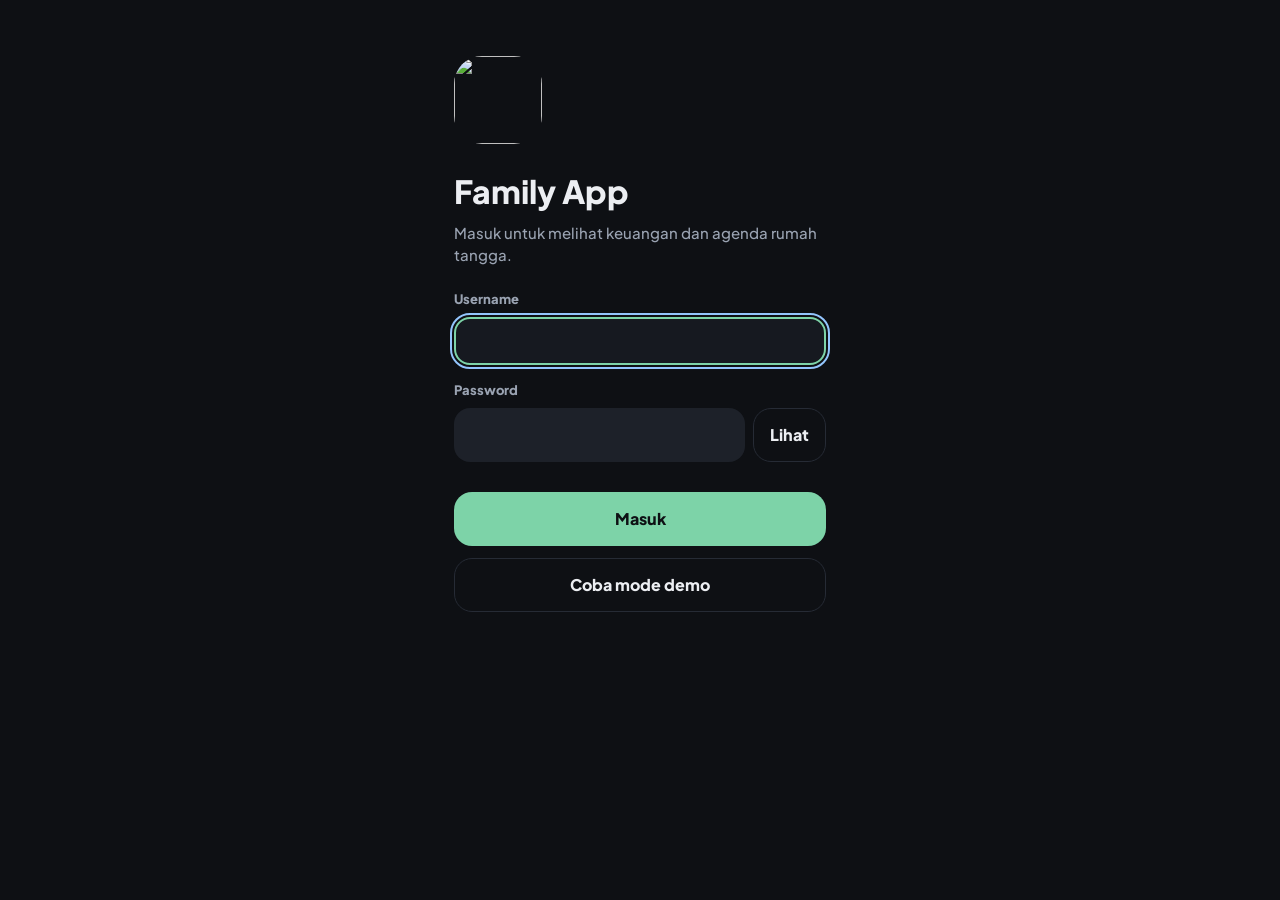
==== public/index.html @ ab484f17 "Siklus (kalender haid) + Agenda Kalender + to-do tanpa waktu - Siklus: catatan haid Febie lewat Edge" ====
<!doctype html>
<html lang="id">
<head>
  <meta charset="utf-8">
  <meta name="viewport" content="width=device-width, initial-scale=1, viewport-fit=cover">
  <meta name="theme-color" content="#0E1014">
  <meta name="color-scheme" content="dark light">
  <meta name="apple-mobile-web-app-capable" content="yes">
  <meta name="mobile-web-app-capable" content="yes">
  <meta name="apple-mobile-web-app-status-bar-style" content="black-translucent">
  <meta name="apple-mobile-web-app-title" content="Family App">
  <title>Beranda</title>
  <link rel="manifest" href="manifest.webmanifest">
  <link rel="icon" href="icons/icon.svg" type="image/svg+xml">
  <link rel="icon" href="icons/icon-32.png" sizes="32x32" type="image/png">
  <link rel="apple-touch-icon" href="icons/apple-touch-icon.png">
  <link rel="preload" href="fonts/jakarta.woff2" as="font" type="font/woff2" crossorigin>
  <link rel="stylesheet" href="shared/tokens.css">
  <link rel="stylesheet" href="shared/styles.css">
  <link rel="stylesheet" href="beranda/beranda.css">
  <script>window.KANTONG_PAGE = 'beranda'; window.KANTONG_ROOT = '';</script>
</head>
<body class="br-page">
  <div id="app"></div>
  <div id="toast" class="toast" role="status" aria-live="polite"></div>
  <script src="shared/core.js"></script>
  <script src="shared/base.js"></script>
  <script src="shared/ui.js"></script>
  <script src="kantong/transaksi.js"></script>
  <script src="kantong/laporan.js"></script>
  <script src="kantong/catat.js"></script>
  <script src="kantong/atur.js"></script>
  <script src="agenda/todo.js"></script>
  <script src="agenda/agenda.js"></script>
  <script src="agenda/siklus.js"></script>
  <script src="shared/shell.js"></script>
  <script src="beranda/beranda.js"></script>
  <script src="daily-mood/data.js"></script>
  <script src="beranda/pengaturan.js"></script>
  <script src="shared/connect.js"></script>
  <script src="shared/demo.js"></script>
  <script src="shared/start.js"></script>
</body>
</html>
---- public/shared/tokens.css ----
/* Design token bersama: Beranda, Kantong, Komitmen (Daily Mood memakai nilai yang sama di styles-nya sendiri).
   Sumber: claude/beranda-brief. Gelap = default. Terang = opsional lewat data-theme="light" (Kantong & Komitmen). */
@font-face {
  font-family: 'Plus Jakarta Sans';
  src: url('../fonts/jakarta.woff2') format('woff2');
  font-weight: 200 800;
  font-display: swap;
}

:root {
  /* ---- brief ---- */
  --br-bg: #0E1014;
  --br-surface: #161920;
  --br-border: #262B35;
  --br-inset: #0E1014;
  --br-divider: #20242D;
  --br-text: #ECEEF2;
  --br-muted: #9AA3B2;
  --br-kantong: #7DD3A8;
  --br-kantong-bg: #1B2A23;
  --br-agenda: #93C5FD;
  --br-agenda-bg: #1A2433;
  --br-agenda-line: #3B4A63;
  --br-komit: #FCD34D;
  --br-komit-card: #1C1A13;
  --br-komit-line: #3D3520;
  --br-komit-text: #D6CFB8;
  --br-catat: #C4B5FD;
  --br-catat-bg: #252137;
  --br-bad: #F87171;
  --br-on-accent: #0E1014;     /* teks di atas tombol aksen */
  --br-komit-bg: #2A2614;
  --br-bad-bg: #2A1717;
  --br-bad-line: #5A2A2A;
  --br-bad-text: #FCA5A5;
  --br-chk-line: #4A5160;
  --br-placeholder: #7A8394;
  --br-nav-text: #8A93A3;
  --br-skel-1: #1A1E26;
  --br-skel-2: #222732;
  --br-r: 22px;
  --br-r-in: 14px;

  /* ---- nama lama yang dipakai styles.css / komitmen.css, dipetakan ke token brief ---- */
  --bg: var(--br-bg);
  --surface: var(--br-surface);
  --surface-2: #1D2129;
  --surface-3: #2C323E;
  --line: var(--br-border);
  --text: var(--br-text);
  --text-2: var(--br-muted);
  --text-3: #7A8394;
  --ink: #0E1014;               /* teks di atas warna pastel/aksen, selalu gelap */
  --accent: var(--br-kantong);
  --accent-ink: #0E1014;
  --in: var(--br-kantong);
  --over: var(--br-bad);
  --tf: var(--br-agenda);
  --b-riki: #9DBFF5;
  --b-istri: #F5A9C4;
  --b-rt: var(--br-komit);
  --hero: #1B2A23;
  --hero-2: #2A2614;
  --tabbar: rgba(14, 16, 20, .92);
  --scrim: rgba(0, 0, 0, .6);
  --shadow: none;
  --todo-ok: var(--br-agenda);
  --todo-bad: var(--br-bad);
  color-scheme: dark;
}

/* tema terang: dipilih di Beranda > Setelan, berlaku di semua halaman */
:root[data-theme="light"] {
  --bg: var(--br-bg); --surface: var(--br-surface); --surface-2: #EEF0F3; --surface-3: #DDE1E7; --line: var(--br-border);
  --text: var(--br-text); --text-2: var(--br-muted); --text-3: #7A8394;
  --ink: #14171C; --accent: var(--br-kantong); --accent-ink: #FFFFFF;
  --in: var(--br-kantong); --over: var(--br-bad); --tf: var(--br-agenda);
  --b-riki: #B8D4FF; --b-istri: #FFC6DA; --b-rt: #FFE29A;
  --hero: #E2F3EA; --hero-2: #FCEFC7;
  --tabbar: rgba(245, 246, 248, .92); --scrim: rgba(43, 38, 56, .35);
  --shadow: none;
  --todo-ok: var(--br-agenda); --todo-bad: var(--br-bad);
  color-scheme: light;

  /* Beranda versi terang: aksen digelapkan supaya teks tetap kontras di atas putih */
  --br-bg: #F5F6F8; --br-surface: #FFFFFF; --br-border: #E2E5EB; --br-inset: #F1F3F6; --br-divider: #ECEEF2;
  --br-text: #14171C; --br-muted: #5B6472;
  --br-kantong: #1E7F55; --br-kantong-bg: #E2F3EA;
  --br-agenda: #2F5FBF; --br-agenda-bg: #E6EEFB; --br-agenda-line: #B9CBEF;
  --br-komit: #8A6100; --br-komit-card: #FFF8E1; --br-komit-line: #EFDDA4; --br-komit-text: #5C4A12; --br-komit-bg: #FCEFC7;
  --br-catat: #6550C8; --br-catat-bg: #EEEAFB;
  --br-bad: #C2343F; --br-bad-bg: #FDECEC; --br-bad-line: #F3C2C2; --br-bad-text: #A12A33;
  --br-on-accent: #FFFFFF; --br-chk-line: #B6BDC9; --br-placeholder: #7A8394; --br-nav-text: #6B7380;
  --br-skel-1: #EEF0F3; --br-skel-2: #E3E6EB;
}

/* Siklus (lapisan haid di kalender): pink lembut, teks/ikon tetap kontras di kedua tema */
:root { --br-siklus: #F9A8D4; --br-siklus-bg: #2A1C25; --br-siklus-line: #5A3550; }
:root[data-theme="light"] { --br-siklus: #B0306F; --br-siklus-bg: #FCE7F3; --br-siklus-line: #F3B8D6; }
---- public/shared/styles.css ----
/* Warna & font ada di tokens.css (dimuat sebelum file ini). Di sini hanya ukuran & komponen. */
:root {
  --gutter: 16px;
  --r-sheet: 28px;
  --r-card: 24px;
  --r-field: 16px;
  --tab-h: 66px;
  --safe-b: env(safe-area-inset-bottom, 0px);
  --safe-t: env(safe-area-inset-top, 0px);
}

* { box-sizing: border-box; -webkit-tap-highlight-color: transparent; }
html, body { margin: 0; background: var(--bg); color: var(--text); }
body {
  font-family: 'Plus Jakarta Sans', system-ui, -apple-system, 'Segoe UI', sans-serif;
  font-size: 15px; line-height: 1.45; font-weight: 500;
  -webkit-font-smoothing: antialiased; overscroll-behavior-y: none;
}
button, input, select, textarea { font: inherit; color: inherit; }
button { cursor: pointer; border: 0; background: none; padding: 0; }
:focus-visible { outline: 2px solid var(--tf); outline-offset: 2px; border-radius: 10px; }
.num { font-variant-numeric: tabular-nums; }
.muted { color: var(--text-2); }
.faint { color: var(--text-3); }
.hidden { display: none !important; }

/* ---------- shell ---------- */
#app { max-width: 480px; margin: 0 auto; min-height: 100dvh; position: relative; }
.view { padding: calc(var(--safe-t) + 22px) var(--gutter) calc(var(--tab-h) + var(--safe-b) + 32px); }
.topbar { display: flex; align-items: flex-start; justify-content: space-between; gap: 12px; margin-bottom: 18px; }
.topbar h1 { font-size: 27px; line-height: 1.15; font-weight: 900; margin: 2px 0 0; letter-spacing: -0.02em; }
.topbar .date { font-size: 14px; color: var(--text-2); font-weight: 600; }
.back { display: inline-flex; align-items: center; gap: 4px; color: var(--text-2); min-height: 44px; margin: -8px 0 4px -6px; padding: 0 6px; font-weight: 700; }
.back svg { width: 20px; height: 20px; }
.top-actions { display: flex; gap: 8px; align-items: center; }

.sync { display: inline-flex; align-items: center; gap: 6px; font-size: 12px; font-weight: 700; color: var(--text-2);
  min-height: 34px; padding: 0 12px; border-radius: 999px; background: var(--surface); box-shadow: var(--shadow); }
.sync i { width: 8px; height: 8px; border-radius: 50%; background: var(--in); }
.sync.pending i { background: #F2B544; }
.sync.offline i { background: var(--text-3); }
.sync.busy i { animation: pulse 1s ease-in-out infinite; }
@keyframes pulse { 50% { opacity: .3; } }
.theme-btn { width: 34px; height: 34px; border-radius: 50%; background: var(--surface); box-shadow: var(--shadow); display: grid; place-items: center; color: var(--text-2); }
.theme-btn svg { width: 17px; height: 17px; }

.tabbar { position: fixed; left: 0; right: 0; bottom: 0; z-index: 20; padding-bottom: var(--safe-b); background: var(--tabbar);
  backdrop-filter: blur(14px); -webkit-backdrop-filter: blur(14px); border-top: 1px solid var(--line); }
.tabbar nav { max-width: 480px; margin: 0 auto; display: grid; grid-template-columns: repeat(5, 1fr); height: var(--tab-h); padding: 0 4px; }
.tabbar button { display: flex; flex-direction: column; align-items: center; justify-content: center; gap: 3px; font-size: 11px; font-weight: 800; color: var(--text-3); }
.tabbar button svg { width: 24px; height: 24px; border-radius: 10px; box-sizing: content-box; padding: 3px 12px; }
.tabbar button[aria-current="page"] { color: var(--text); }
.tabbar button[aria-current="page"] svg { background: var(--accent); color: var(--ink); }

/* ---------- section ---------- */
.section { margin-top: 26px; }
.section-h { display: flex; align-items: baseline; justify-content: space-between; margin: 0 4px 10px; }
.section-h h2 { font-size: 18px; font-weight: 900; margin: 0; }
.section-h .aside { font-size: 13px; color: var(--text-2); font-weight: 600; }
.card { background: var(--surface); border-radius: var(--r-card); padding: 18px; box-shadow: var(--shadow); }
.empty { padding: 28px 16px; text-align: center; color: var(--text-2); font-size: 14px; }

/* ---------- chips ---------- */
.chips { display: flex; gap: 8px; overflow-x: auto; scrollbar-width: none; margin: 0 calc(var(--gutter) * -1); padding: 2px var(--gutter); scroll-padding: var(--gutter); }
.chips::-webkit-scrollbar { display: none; }
.chips.wrap { flex-wrap: wrap; overflow: visible; margin: 0; padding: 0; }
.chip { flex: none; display: inline-flex; align-items: center; gap: 8px; min-height: 42px; padding: 0 16px;
  border-radius: 999px; background: var(--surface-2); color: var(--text-2); font-size: 14px; font-weight: 700;
  border: 2px solid transparent; white-space: nowrap; }
.chip .dot { width: 10px; height: 10px; border-radius: 50%; flex: none; }
.chip[aria-pressed="true"] { background: var(--c, var(--accent)); color: var(--ink); }
.chip[aria-pressed="true"] .dot { background: var(--ink) !important; opacity: .35; }
.chip.add { color: var(--text-3); border: 2px dashed var(--line); background: none; }

.seg { display: grid; grid-auto-flow: column; grid-auto-columns: 1fr; background: var(--surface-2); border-radius: 18px; padding: 5px; gap: 4px; }
.seg button { min-height: 40px; border-radius: 14px; font-size: 14px; font-weight: 800; color: var(--text-2); }
.seg button[aria-pressed="true"] { background: var(--surface); color: var(--text); box-shadow: 0 2px 8px rgba(80, 60, 140, .10); }
.seg button[data-tipe="Pengeluaran"][aria-pressed="true"] { background: #FFD1C2; color: var(--ink); }
.seg button[data-tipe="Pemasukan"][aria-pressed="true"] { background: #BDEBD3; color: var(--ink); }
.seg button[data-tipe="Transfer"][aria-pressed="true"] { background: #C7D3FF; color: var(--ink); }

.buku-tabs { display: flex; gap: 8px; overflow-x: auto; scrollbar-width: none; margin-bottom: 16px; }
.buku-tabs button { flex: none; min-height: 38px; padding: 0 16px; border-radius: 999px; font-size: 13px; font-weight: 800;
  color: var(--text-2); background: var(--surface); display: inline-flex; align-items: center; gap: 8px; box-shadow: var(--shadow); }
.buku-tabs button i { width: 9px; height: 9px; border-radius: 50%; background: var(--c); }
.buku-tabs button[aria-pressed="true"] { background: var(--c, var(--accent)); color: var(--ink); }
.buku-tabs button[aria-pressed="true"] i { background: var(--ink); opacity: .35; }

.monthbar { display: flex; align-items: center; justify-content: space-between; margin-bottom: 16px; background: var(--surface); border-radius: 18px; padding: 2px; box-shadow: var(--shadow); }
.monthbar strong { font-size: 16px; font-weight: 900; }
.iconbtn { width: 44px; height: 44px; display: inline-flex; align-items: center; justify-content: center; border-radius: 14px; color: var(--text-2); }
.iconbtn:disabled { opacity: .3; }
.iconbtn svg { width: 20px; height: 20px; }

/* ---------- input form ---------- */
.entry { background: var(--surface); border-radius: var(--r-sheet); padding: 16px; box-shadow: var(--shadow); }
.amount { display: flex; align-items: baseline; gap: 8px; padding: 22px 6px 14px; }
.amount span { font-size: 22px; font-weight: 800; color: var(--text-3); }
.amount input { flex: 1; min-width: 0; background: none; border: 0; outline: none; font-size: 46px; font-weight: 900;
  letter-spacing: -0.02em; line-height: 1.1; caret-color: var(--tf); font-variant-numeric: tabular-nums; color: var(--text); }
.amount input::placeholder { color: var(--surface-3); }
.amount.in input { color: var(--in); }
.amount.tf input { color: var(--tf); }
.field { margin-top: 16px; }
.field label, .field .lbl { display: block; font-size: 13px; color: var(--text-2); margin-bottom: 8px; font-weight: 800; }
.row2 { display: grid; grid-template-columns: 1fr 1fr; gap: 10px; }
.input { width: 100%; min-height: 48px; background: var(--surface-2); border: 2px solid transparent; border-radius: var(--r-field);
  padding: 0 14px; outline: none; font-size: 15px; font-weight: 600; }
.input:focus { border-color: var(--accent); background: var(--surface); }
textarea.input { padding: 12px 14px; min-height: 90px; resize: vertical; }
/* Safari/iOS tidak mewarisi font ke input tanggal, jadi disamakan manual dengan field lain */
/* jangan pakai appearance:none di sini: itu mematikan color-scheme, ikon kalender jadi hitam di tema gelap */
input[type="date"].input, input[type="time"].input {
  height: 48px; line-height: normal; font-size: 15px; font-weight: 600; font-family: inherit; text-align: left;
}
input[type="date"].input::-webkit-date-and-time-value, input[type="time"].input::-webkit-date-and-time-value {
  text-align: left; font-size: 15px; font-weight: 600; margin: 0; padding: 0; min-height: 20px;
}
input[type="date"].input::-webkit-datetime-edit, input[type="time"].input::-webkit-datetime-edit { padding: 0; font-size: 15px; font-weight: 600; }
input[type="date"].input::-webkit-calendar-picker-indicator, input[type="time"].input::-webkit-calendar-picker-indicator {
  opacity: .55; cursor: pointer; width: 20px; height: 20px; padding: 0; margin-left: 4px;
}
input[type="date"].input::-webkit-calendar-picker-indicator:hover, input[type="time"].input::-webkit-calendar-picker-indicator:hover { opacity: .9; }
input.input:disabled { opacity: .5; }
.toggle { width: 100%; text-align: left; display: flex; align-items: center; justify-content: space-between; gap: 12px; min-height: 48px; }
.toggle .sw { position: relative; width: 48px; height: 30px; border-radius: 999px; background: var(--surface-3); flex: none; transition: background .15s; }
.toggle .sw::after { content: ''; position: absolute; top: 4px; left: 4px; width: 22px; height: 22px; border-radius: 50%; background: #fff; transition: transform .15s; box-shadow: 0 1px 3px rgba(0,0,0,.15); }
.toggle[aria-checked="true"] .sw { background: var(--accent); }
.toggle[aria-checked="true"] .sw::after { transform: translateX(18px); }
.btn { display: inline-flex; align-items: center; justify-content: center; gap: 8px; min-height: 54px; width: 100%;
  border-radius: 18px; font-weight: 900; font-size: 16px; background: var(--text); color: var(--bg); margin-top: 20px; }
.btn:disabled { opacity: .4; }
.btn.ghost { background: var(--surface-2); color: var(--text); }
.btn.danger { background: none; color: var(--over); min-height: 44px; margin-top: 8px; font-weight: 800; }
.btn.small { min-height: 38px; width: auto; padding: 0 16px; font-size: 14px; margin: 0; }
.err { color: var(--over); font-size: 13px; margin-top: 10px; font-weight: 700; }
.readonly-note { display: flex; gap: 10px; align-items: center; font-size: 13px; color: var(--text-2); font-weight: 600;
  background: var(--surface-2); border-radius: 16px; padding: 12px 14px; margin-bottom: 16px; }

/* ---------- budget meter ---------- */
.meter { height: 12px; border-radius: 999px; background: var(--surface-2); overflow: hidden; display: block; }
.meter i { display: block; height: 100%; border-radius: inherit; background: var(--c, var(--accent)); transition: width .4s ease; }
.meter.over i { background: #FFADB9; }
.budget-head { display: flex; justify-content: space-between; align-items: baseline; gap: 12px; margin-bottom: 10px; }
.budget-head .big { font-size: 24px; font-weight: 900; letter-spacing: -0.01em; }
.budget-head .big.over { color: var(--over); }
.budget-foot { display: flex; justify-content: space-between; font-size: 12px; color: var(--text-3); margin-top: 8px; font-weight: 700; }

/* kartu sisa budget di beranda: blok pastel */
.hero { background: var(--hero); border-radius: var(--r-card); padding: 18px; }
.hero .meter { background: rgba(255, 255, 255, .55); }
:root[data-theme="dark"] .hero .meter { background: rgba(0, 0, 0, .25); }
@media (prefers-color-scheme: dark) { :root:not([data-theme="light"]) .hero .meter { background: rgba(0, 0, 0, .25); } }

/* ---------- transaksi list ---------- */
.day { margin-top: 20px; }
#rw > .list, #cd > .list { margin-top: 16px; }
.day-h { display: flex; justify-content: space-between; font-size: 13px; color: var(--text-2); margin: 0 6px 6px; font-weight: 800; }
.tx { display: flex; align-items: center; gap: 12px; width: 100%; text-align: left; padding: 12px 2px; border-bottom: 1px dashed var(--line); min-height: 62px; }
.tx:last-child { border-bottom: 0; }
.tx .ic { width: 12px; height: 12px; border-radius: 4px; flex: none; background: var(--c); margin: 0 4px; }
.tx .ic.tf { width: 20px; height: 20px; margin: 0; background: none; color: var(--tf); display: grid; place-items: center; }
.tx .ic svg { width: 18px; height: 18px; }
.tx .main { flex: 1; min-width: 0; }
.tx .t1 { display: block; font-weight: 800; font-size: 15px; white-space: nowrap; overflow: hidden; text-overflow: ellipsis; }
.tx .t2 { font-size: 12px; color: var(--text-3); display: flex; gap: 6px; align-items: center; flex-wrap: wrap; margin-top: 2px; font-weight: 600; }
.tx .amt { font-weight: 900; font-size: 15px; white-space: nowrap; }
.tx .amt.in { color: var(--in); }
.tx .amt.tf { color: var(--tf); }
.tag { display: inline-flex; align-items: center; gap: 4px; font-size: 11px; font-weight: 800; padding: 2px 8px; border-radius: 999px; background: var(--surface-2); color: var(--text-2); }
.tag i { width: 6px; height: 6px; border-radius: 50%; background: var(--c); }
.list { background: var(--surface); border-radius: var(--r-card); padding: 0 16px; box-shadow: var(--shadow); }

/* ---------- ringkasan ---------- */
.overview { display: grid; grid-template-columns: 148px 1fr; gap: 18px; align-items: center; }
.donut { position: relative; width: 148px; height: 148px; }
.donut svg { width: 100%; height: 100%; transform: rotate(-90deg); }
.donut circle { stroke-linecap: round; }
.donut .center { position: absolute; inset: 0; display: grid; place-content: center; text-align: center; }
.donut .center small { font-size: 11px; color: var(--text-2); font-weight: 700; }
.donut .center b { font-size: 16px; font-weight: 900; }
.stats { display: grid; gap: 12px; }
.stat small { display: block; font-size: 12px; color: var(--text-2); font-weight: 700; }
.stat b { font-size: 18px; font-weight: 900; }
.stat b.in { color: var(--in); }
.stat b.over { color: var(--over); }
.cat { display: block; width: 100%; text-align: left; padding: 14px 0; border-bottom: 1px dashed var(--line); }
.cat:last-child { border-bottom: 0; }
.cat-top { display: flex; align-items: center; gap: 10px; margin-bottom: 8px; }
.cat-top .dot { width: 14px; height: 14px; border-radius: 6px 6px 6px 2px; background: var(--c); flex: none; }
.cat-top .name { flex: 1; font-weight: 800; min-width: 0; overflow: hidden; text-overflow: ellipsis; white-space: nowrap; }
.cat-top .pct { font-size: 12px; color: var(--text-3); width: 38px; text-align: right; font-weight: 700; }
.cat-top .val { font-weight: 900; }
.cat-sub { display: flex; justify-content: space-between; font-size: 12px; color: var(--text-3); margin-top: 6px; font-weight: 700; }
.cat-sub .over { color: var(--over); }
.wallet { display: flex; align-items: center; gap: 12px; padding: 12px 0; border-bottom: 1px dashed var(--line); width: 100%; text-align: left; min-height: 58px; }
.wallet:last-child { border-bottom: 0; }
.wallet .main { flex: 1; min-width: 0; }
.wallet .t1 { font-weight: 800; }
.wallet .t2 { font-size: 12px; color: var(--text-3); font-weight: 600; }
.wallet .amt { font-weight: 900; }
.wallet .amt.neg { color: var(--over); }
.wallet .ic { border-radius: 4px !important; }
.total-row { display: flex; justify-content: space-between; padding: 12px 6px 2px; font-size: 13px; color: var(--text-2); font-weight: 700; }

/* ---------- settings ---------- */
.menu { background: var(--surface); border-radius: var(--r-card); overflow: hidden; box-shadow: var(--shadow); }
.menu button { display: flex; align-items: center; gap: 12px; width: 100%; min-height: 58px; padding: 0 18px; text-align: left; border-bottom: 1px dashed var(--line); font-weight: 800; }
.menu button:last-child, .menu a.menu-a:last-child { border-bottom: 0; }
.menu a.menu-a { display: flex; align-items: center; gap: 12px; width: 100%; min-height: 58px; padding: 0 18px; border-bottom: 1px dashed var(--line); font-weight: 800; color: var(--text); text-decoration: none; }
.menu a.menu-a .main { flex: 1; }
.menu a.menu-a svg { width: 20px; height: 20px; color: var(--text-3); }
.menu button .main { flex: 1; }
.menu button .t2 { font-size: 12px; color: var(--text-3); font-weight: 600; }
.menu svg { width: 18px; height: 18px; color: var(--text-3); }
.menu .seg { margin: 0 18px 16px; }
.swatches { display: flex; flex-wrap: wrap; gap: 10px; }
.swatches button { width: 38px; height: 38px; border-radius: 50%; background: var(--c); border: 3px solid transparent; }
.swatches button[aria-pressed="true"] { border-color: var(--text); }
.budget-row { display: grid; grid-template-columns: 1fr 140px; gap: 12px; align-items: center; padding: 8px 0; border-bottom: 1px dashed var(--line); }
.budget-row:last-child { border-bottom: 0; }
.budget-row .name { display: flex; align-items: center; gap: 10px; font-weight: 700; min-width: 0; }
.budget-row .name .dot { width: 12px; height: 12px; border-radius: 5px 5px 5px 2px; background: var(--c); flex: none; }
.budget-row .input { text-align: right; min-height: 44px; }
.sticky-save { position: sticky; bottom: calc(var(--tab-h) + var(--safe-b) + 12px); margin-top: 16px; }

/* ---------- sheet & toast ---------- */
.scrim { position: fixed; inset: 0; z-index: 40; background: var(--scrim); opacity: 0; transition: opacity .2s; }
.scrim.show { opacity: 1; }
.sheet { position: fixed; left: 0; right: 0; bottom: 0; z-index: 41; max-width: 480px; margin: 0 auto; max-height: 92dvh; overflow-y: auto;
  background: var(--bg); border-radius: var(--r-sheet) var(--r-sheet) 0 0; padding: 8px var(--gutter) calc(var(--safe-b) + 20px);
  transform: translateY(100%); transition: transform .28s cubic-bezier(.2, .9, .3, 1.05); }
.sheet.show { transform: none; }
.sheet .grab { width: 44px; height: 5px; border-radius: 5px; background: var(--surface-3); margin: 6px auto 12px; }
.sheet-h { display: flex; align-items: center; justify-content: space-between; margin-bottom: 8px; }
.sheet-h h3 { margin: 0; font-size: 20px; font-weight: 900; }
.toast { position: fixed; left: 50%; bottom: calc(var(--tab-h) + var(--safe-b) + 16px); z-index: 60; transform: translate(-50%, 20px);
  background: var(--text); color: var(--bg); padding: 12px 18px; border-radius: 999px; font-size: 14px; font-weight: 800;
  opacity: 0; transition: opacity .2s, transform .2s; max-width: calc(100% - 32px); pointer-events: none; }
.toast.show { opacity: 1; transform: translate(-50%, 0); }
.toast.bad { background: #FFADB9; color: var(--ink); }

/* ---------- connect ---------- */
.connect { padding: calc(var(--safe-t) + 56px) 24px 40px; max-width: 420px; margin: 0 auto; }
.connect .logo { width: 88px; height: 88px; border-radius: 28px; margin-bottom: 24px; }
.connect h1 { font-size: 32px; font-weight: 900; margin: 0 0 8px; }
.connect p { color: var(--text-2); margin: 0 0 24px; }
.demo-bar { position: sticky; top: 0; z-index: 30; padding: calc(var(--safe-t) + 8px) 16px 8px; background: var(--br-komit-bg); color: var(--br-komit-text);
  font-size: 13px; font-weight: 600; text-align: center; min-height: calc(var(--safe-t) + 60px); display: flex; align-items: center; justify-content: center; flex-wrap: wrap; gap: 0 4px; }
.demo-bar button, .demo-bar a { color: var(--br-komit); font-weight: 800; text-decoration: underline; min-height: 44px; padding: 0 6px; }

.skeleton { height: 64px; border-radius: 18px; background: linear-gradient(90deg, var(--surface) 0%, var(--surface-2) 50%, var(--surface) 100%);
  background-size: 200% 100%; animation: sk 1.2s linear infinite; margin-bottom: 8px; }
@keyframes sk { to { background-position: -200% 0; } }

@media (prefers-reduced-motion: reduce) { *, *::before, *::after { animation: none !important; transition: none !important; } }
@media (min-width: 520px) { .view { padding-top: 32px; } }

/* ---------- v3: pemilih kategori, reimburse, utang ---------- */
.katbtn { display: flex; align-items: center; gap: 10px; width: 100%; min-height: 52px; padding: 0 14px; text-align: left;
  background: var(--surface-2); border: 2px solid transparent; border-radius: var(--r-field); font-weight: 700; }
.katbtn:active { border-color: var(--accent); }
.katbtn .dot { width: 12px; height: 12px; border-radius: 4px; flex: none; }
.katbtn .nm { flex: 1; min-width: 0; overflow: hidden; text-overflow: ellipsis; white-space: nowrap; }
.katbtn .ph { flex: 1; color: var(--text-3); font-weight: 600; }
.katbtn .auto { font-size: 11px; font-weight: 800; padding: 2px 8px; border-radius: 999px; background: var(--accent); color: var(--accent-ink); }
.katbtn svg { width: 18px; height: 18px; color: var(--text-3); flex: none; }
.kp-h { font-size: 13px; font-weight: 800; color: var(--text-2); margin: 18px 4px 8px; }
.kp-list { max-height: 46dvh; overflow-y: auto; }
.kp-row { display: flex; align-items: center; gap: 12px; width: 100%; min-height: 50px; padding: 0 4px; text-align: left; border-bottom: 1px dashed var(--line); font-weight: 700; }
.kp-row:last-child { border-bottom: 0; }
.kp-row .dot { width: 12px; height: 12px; border-radius: 4px; background: var(--c); flex: none; }
.kp-row .name { flex: 1; }
.kp-row .chk { color: var(--in); font-weight: 900; }

.tag.wait { background: #FFE29A; color: var(--ink); }
.tag.paid { background: #B8E6CF; color: var(--ink); }
.tx .amt.dim { opacity: .45; text-decoration: line-through; }
.paychk { flex: none; width: 24px; height: 24px; border-radius: 8px; border: 2px solid var(--surface-3); display: grid; place-items: center; margin-left: 4px; background: var(--surface); }
.paychk[aria-checked="true"] { background: var(--in); border-color: var(--in); }
.paychk[aria-checked="true"]::after { content: '✓'; color: #fff; font-weight: 900; font-size: 14px; line-height: 1; }

.reim-box { display: flex; align-items: center; gap: 12px; margin-top: 16px; padding: 12px 14px; border-radius: var(--r-field); }
.reim-box.wait { background: color-mix(in srgb, #FFE29A 55%, var(--surface)); }
.reim-box.paid { background: color-mix(in srgb, #B8E6CF 55%, var(--surface)); }
.reim-box .main { flex: 1; min-width: 0; display: flex; flex-direction: column; }
.reim-box .main span { font-size: 12px; color: var(--text-2); font-weight: 600; }
.reim-sum { padding: 4px 4px 0; }
.reim-sum .t1 { font-weight: 800; font-size: 16px; }
.reim-sum .big { font-size: 26px; font-weight: 900; }
.hint { font-size: 12.5px; color: var(--text-2); font-weight: 600; margin: 12px 4px 0; line-height: 1.5; }
.hint:empty { display: none; }

/* talangan Rumah Tangga: daftar per transaksi dengan centang */
.card.tal { padding-bottom: 10px; }
.tal-head { display: flex; align-items: flex-start; gap: 12px; }
.tal-head .main { flex: 1; min-width: 0; }
.tal-head h2 { font-size: 15px; font-weight: 900; margin: 0 0 4px; }
.tal-head .t2 { display: block; font-size: 12.5px; color: var(--text-2); font-weight: 600; line-height: 1.45; }
.tal-head .amt { text-align: right; font-weight: 900; font-size: 15px; flex: none; }
.tal-head .amt .t2 { display: block; font-size: 11px; color: var(--text-3); font-weight: 600; margin-top: 2px; }
.tal-list { margin-top: 12px; border-top: 1px dashed var(--line); }
.tal-row { display: flex; align-items: center; gap: 12px; padding: 11px 0; border-bottom: 1px dashed var(--line);
  cursor: pointer; -webkit-tap-highlight-color: transparent; }
.tal-row:last-child { border-bottom: 0; }
.tal-row input[type="checkbox"] { flex: none; width: 22px; height: 22px; margin: 0; accent-color: var(--accent); cursor: pointer; }
.tal-row input[type="checkbox"]:disabled { cursor: default; opacity: .4; }
.tal-row .main { flex: 1; min-width: 0; }
.tal-row .t1 { display: block; font-weight: 800; font-size: 14px; overflow: hidden; text-overflow: ellipsis; white-space: nowrap; }
.tal-row .t2 { display: block; font-size: 11.5px; color: var(--text-3); font-weight: 600; margin-top: 2px; }
.tal-row .amt { flex: none; font-weight: 800; font-size: 14px; }
.tal-row.on .t1 { color: var(--text-2); text-decoration: line-through; text-decoration-thickness: 1px; }
.tal-row.on .amt { color: var(--text-2); }
.tal-more { width: 100%; min-height: 40px; margin-top: 4px; font-size: 13px; font-weight: 800; color: var(--accent); background: none; }
.tal-foot { display: flex; align-items: center; gap: 8px; flex-wrap: wrap; margin-top: 12px;
  padding-top: 12px; border-top: 1px solid var(--line); }
.tal-foot .main { flex: 1 1 120px; min-width: 0; }
.tal-foot b { display: block; font-size: 14px; font-weight: 900; }
.tal-foot .t2 { display: block; font-size: 12px; color: var(--text-2); font-weight: 600; margin-top: 1px; }

/* baris kecil di bawah donut untuk sembunyikan/tampilkan setoran */
.setoran-note { display: block; width: 100%; text-align: left; margin-top: 10px; padding: 10px 12px;
  background: var(--surface-2); border-radius: 12px; font-size: 12px; font-weight: 600; color: var(--text-2); line-height: 1.5; }
.setoran-note b { font-weight: 800; color: var(--text); }
.setoran-note .lnk { color: var(--accent); font-weight: 800; white-space: nowrap; }

/* ---------- v4: to-do rumah tangga + Google Calendar ---------- */
/* warna status: kontras >= 4.5:1 di atas --surface pada kedua tema */

.todo-add { display: flex; gap: 8px; align-items: stretch; margin: 16px 0 16px; }
.todo-add .input { flex: 1; min-width: 0; min-height: 52px; }
.todo-add .btn.small { min-height: 52px; flex: none; padding: 0 14px; gap: 6px; border-radius: var(--r-field); }
.todo-add .btn.small svg { width: 18px; height: 18px; }
.todo-list { padding: 0 12px 0 6px; }
.todo-row { display: flex; align-items: flex-start; gap: 6px; padding: 4px 0; border-bottom: 1px dashed var(--line); }
.todo-row:last-child { border-bottom: 0; }
.todo-chk { flex: none; width: 44px; height: 44px; margin-top: 2px; display: grid; place-items: center; border-radius: 12px; }
.todo-chk::before { content: ''; width: 24px; height: 24px; border-radius: 9px; border: 2px solid var(--surface-3); background: var(--surface);
  display: grid; place-items: center; font-size: 15px; font-weight: 900; line-height: 1; color: var(--bg); }
.todo-chk[aria-checked="true"]::before { content: '\2713'; background: var(--in); border-color: var(--in); }
.todo-chk:disabled { cursor: default; }
.todo-chk:disabled::before { opacity: .4; }
.todo-main { flex: 1; min-width: 0; min-height: 44px; padding: 8px 0; text-align: left; cursor: pointer; border-radius: 10px; }
.todo-main .t1 { display: block; font-weight: 800; font-size: 15px; line-height: 1.3; overflow-wrap: anywhere; }
.todo-main .t2 { display: flex; flex-wrap: wrap; gap: 6px; align-items: center; margin-top: 3px; font-size: 12px; font-weight: 700; color: var(--text-2); }
.todo-main .t2:empty { display: none; }
.todo-row.done .t1 { color: var(--text-2); text-decoration: line-through; text-decoration-thickness: 1.5px; }
.td-st { display: inline-flex; align-items: center; gap: 4px; }
.td-st svg { width: 15px; height: 15px; flex: none; }
.td-st.ok { color: var(--todo-ok); }
.td-st.bad { color: var(--todo-bad); }
.td-st.wait { color: var(--text-2); }
.todo-row.late:not(.done) .td-st.ok, .todo-row.late:not(.done) .td-st:not(.wait):not(.bad) { color: var(--todo-bad); }
.td-retry { display: inline-flex; align-items: center; gap: 6px; min-height: 44px; margin-top: 2px; padding: 0 12px; border-radius: 999px;
  background: color-mix(in srgb, var(--todo-bad) 12%, var(--surface)); color: var(--todo-bad); font-size: 12.5px; font-weight: 800; }
.td-retry svg { width: 16px; height: 16px; }
.td-retry:disabled { opacity: .5; cursor: default; }
.section-h button.aside.lnk { color: var(--todo-ok); font-weight: 800; min-height: 44px; margin: -12px 0; }

/* catatan di daftar to-do: tanpa centang */
.todo-row.note .note-ic { flex: none; width: 44px; height: 44px; margin-top: 2px; display: grid; place-items: center; color: var(--text-3); }
.todo-row.note .note-ic svg { width: 20px; height: 20px; }
.note-more { display: block; width: 100%; color: var(--text-2); font-size: 12px; overflow: hidden; text-overflow: ellipsis; white-space: nowrap; }
textarea.input { resize: vertical; min-height: 96px; line-height: 1.5; font-family: inherit; }

/* ---------- header halaman bersama (semua fitur kecuali Beranda) ---------- */
.ph { display: flex; align-items: center; gap: 12px; margin-bottom: 18px; min-height: 44px; }
.ph-back { width: 44px; height: 44px; flex: none; border-radius: 50%; background: var(--surface); box-shadow: var(--shadow);
  display: grid; place-items: center; color: var(--text); text-decoration: none; }
.ph-back svg { width: 20px; height: 20px; }
.ph-text { flex: 1; min-width: 0; }
.ph h1 { margin: 0; font-size: 26px; font-weight: 800; letter-spacing: -0.02em; line-height: 1.15; overflow-wrap: anywhere; }
.ph-sub { margin: 2px 0 0; font-size: 13px; color: var(--text-2); font-weight: 600; }
.ph-actions { display: flex; gap: 8px; align-items: center; flex: none; }
---- public/beranda/beranda.css ----
/* Beranda (index.html): tema gelap sesuai design token brief. Ditumpuk di atas styles.css,
   jadi sheet Kantong (catat transaksi, to-do) ikut memakai warna Beranda. */
body.br-page {
  background: var(--br-bg);
  color: var(--br-text);
  font-family: 'Plus Jakarta Sans', system-ui, -apple-system, 'Segoe UI', sans-serif;
  font-weight: 500;
}
body.br-page #app { max-width: none; }
body.br-page button, body.br-page input, body.br-page textarea, body.br-page select { font-family: inherit; }
body.br-page .sheet { background: var(--br-surface); border: 1px solid var(--br-border); border-bottom: 0; }
body.br-page .btn { background: var(--br-kantong); color: var(--br-on-accent); }
body.br-page .btn.danger { background: transparent; color: var(--br-bad); }
body.br-page .btn.ghost { background: transparent; color: var(--br-text); border: 1px solid var(--br-border); }

.br-view { min-height: 100dvh; padding: calc(var(--safe-t) + 20px) 16px calc(var(--safe-b) + 112px); }
.br-wrap { max-width: 1200px; margin: 0 auto; display: flex; flex-direction: column; gap: 16px; }
.br-wrap.narrow { max-width: 720px; }
.br-demo { position: sticky; top: 0; z-index: 30; padding: calc(var(--safe-t) + 8px) 16px 8px; background: var(--br-komit-bg); color: var(--br-komit-text);
  font-size: 13px; font-weight: 600; text-align: center; }
.br-demo button { color: var(--br-komit); font-weight: 800; text-decoration: underline; min-height: 44px; padding: 0 6px; }
.br-demo ~ .br-view { padding-top: 16px; }

/* header */
.br-head { display: flex; align-items: flex-start; justify-content: space-between; gap: 12px; }
.br-date { font-size: 13px; color: var(--br-muted); font-weight: 600; }
.br-head h1 { margin: 2px 0 0; font-size: 28px; font-weight: 800; letter-spacing: -0.02em; line-height: 1.15; }
.br-intro { margin: 6px 0 0; color: var(--br-muted); font-size: 14px; line-height: 1.5; }
.br-back { display: inline-flex; align-items: center; gap: 4px; min-height: 44px; margin-left: -8px; padding: 0 8px; color: var(--br-muted); font-size: 14px; font-weight: 700; }
.br-back svg { width: 18px; height: 18px; }
.br-who { display: flex; gap: 4px; padding: 4px; border-radius: 999px; background: var(--br-surface); border: 1px solid var(--br-border); }
.br-who button { width: 44px; height: 44px; border-radius: 50%; font-weight: 800; font-size: 14px; color: var(--br-muted); }
.br-who button[aria-pressed="true"] { background: var(--br-kantong); color: var(--br-on-accent); }

/* status sync */
.br-sync { display: inline-flex; align-items: center; gap: 8px; align-self: flex-start; min-height: 44px; padding: 0 14px 0 10px; border-radius: 999px;
  background: var(--br-agenda-bg); border: 1px solid var(--br-agenda-line); color: var(--br-agenda); font-size: 12.5px; font-weight: 700; text-align: left; }
.br-sync-ic svg { width: 16px; height: 16px; display: block; }
.br-sync.wait { background: var(--br-surface); border-color: var(--br-border); color: var(--br-muted); }
.br-sync.bad { background: var(--br-bad-bg); border-color: var(--br-bad-line); color: var(--br-bad-text); }

/* pintasan */
.br-short { display: grid; grid-template-columns: repeat(4, 1fr); gap: 8px; }
.br-short > a, .br-short > button { display: flex; flex-direction: column; align-items: center; gap: 8px; min-height: 88px; padding: 12px 4px; border-radius: 18px;
  background: var(--br-surface); border: 1px solid var(--br-border); color: var(--br-text); text-decoration: none; font-size: 12.5px; font-weight: 700; text-align: center; }
.br-short .ic { width: 40px; height: 40px; border-radius: 12px; display: grid; place-items: center; background: var(--cb); color: var(--c); }
.br-short .ic svg { width: 22px; height: 22px; }
.br-short .ext svg, .br-btn .ext svg { width: 12px; height: 12px; vertical-align: -1px; }
.br-short a:active, .br-short button:active { transform: scale(.97); }

/* kartu */
.br-grid, .br-col { display: flex; flex-direction: column; gap: 16px; }
.br-col.main, .br-col.side { display: contents; }
.br-eval-slot:empty { display: none; }
.br-card { background: var(--br-surface); border: 1px solid var(--br-border); border-radius: var(--br-r); padding: 18px; display: flex; flex-direction: column; gap: 14px; min-width: 0; }
.br-card-h { display: flex; align-items: center; justify-content: space-between; gap: 8px; }
.br-card-h h2 { display: flex; align-items: center; gap: 10px; margin: 0; font-size: 17px; font-weight: 800; }
.br-ic { width: 32px; height: 32px; flex: none; border-radius: 10px; display: grid; place-items: center; background: var(--cb); color: var(--c); }
.br-ic svg { width: 18px; height: 18px; }
.br-lnk { display: inline-flex; align-items: center; min-height: 44px; padding: 0 4px; color: var(--br-kantong); font-weight: 700; font-size: 14px; text-decoration: none; }
.br-count { font-size: 13px; color: var(--br-muted); font-weight: 600; }
.br-sub { font-size: 12px; font-weight: 700; color: var(--br-muted); text-transform: uppercase; letter-spacing: .06em; }
.br-empty { color: var(--br-muted); font-size: 14px; padding: 6px 0; }
.br-empty:empty { display: none; }
.br-skel-line { height: 44px; border-radius: var(--br-r-in); background: linear-gradient(90deg, var(--br-skel-1), var(--br-skel-2), var(--br-skel-1)); background-size: 200% 100%; animation: br-sh 1.2s infinite; }
.br-card.br-skel { height: 180px; animation: br-sh 1.2s infinite; background: linear-gradient(90deg, var(--br-surface), var(--br-skel-1), var(--br-surface)); background-size: 200% 100%; }
@keyframes br-sh { to { background-position: -200% 0; } }

/* Kantong */
.br-kantong-cols { display: flex; flex-direction: column; gap: 14px; }
.br-kantong-cols > div { display: flex; flex-direction: column; gap: 12px; min-width: 0; }
.br-lbl { font-size: 13px; color: var(--br-muted); font-weight: 600; }
.br-big { font-size: 32px; font-weight: 800; letter-spacing: -0.02em; margin: 2px 0 10px; color: var(--br-text); }
.br-bar { height: 8px; border-radius: 99px; background: var(--br-inset); overflow: hidden; }
.br-bar i { display: block; height: 100%; border-radius: 99px; background: var(--br-kantong); }
.br-bar.over i { background: var(--br-bad); }
.br-foot { display: flex; justify-content: space-between; gap: 8px; margin-top: 8px; font-size: 12.5px; color: var(--br-muted); font-weight: 600; }
.br-inset { background: var(--br-inset); border-radius: var(--br-r-in); padding: 12px 14px; }
.br-pribadi { display: flex; align-items: center; justify-content: space-between; gap: 8px; min-height: 48px; }
.br-pribadi .num { font-weight: 800; font-size: 16px; }
.br-txs { display: flex; flex-direction: column; }
.br-tx { display: flex; align-items: center; gap: 12px; min-height: 52px; padding: 6px 0; text-align: left; border-bottom: 1px solid var(--br-divider); color: var(--br-text); }
.br-tx:last-child { border-bottom: 0; }
.br-tx .dot { width: 10px; height: 10px; border-radius: 3px; flex: none; }
.br-tx .main { flex: 1; min-width: 0; }
.br-tx .t1 { display: block; font-weight: 700; font-size: 14px; overflow: hidden; text-overflow: ellipsis; white-space: nowrap; }
.br-tx .t2 { display: block; font-size: 12px; color: var(--br-muted); font-weight: 500; overflow: hidden; text-overflow: ellipsis; white-space: nowrap; }
.br-tx .amt { font-weight: 800; font-size: 14px; white-space: nowrap; }
.br-tx .amt.in { color: var(--br-kantong); }

/* tombol */
.br-btn { display: inline-flex; align-items: center; justify-content: center; gap: 8px; min-height: 48px; padding: 0 18px; border-radius: var(--br-r-in);
  font-weight: 800; font-size: 15px; text-decoration: none; color: var(--br-text); background: transparent; border: 1px solid var(--br-border); }
.br-btn svg { width: 18px; height: 18px; }
.br-btn.primary { background: var(--br-kantong); border-color: var(--br-kantong); color: var(--br-on-accent); }
.br-btn.small { min-height: 44px; padding: 0 16px; font-size: 14px; }
.br-btn.amber { background: var(--br-komit); border-color: var(--br-komit); color: var(--br-on-accent); }
.br-btn.primary.amber-solid { background: var(--br-komit); border-color: var(--br-komit); }
.br-btn.ghost { color: var(--br-komit-text); border-color: var(--br-komit-line); }
.br-btn.violet { background: var(--br-catat); border-color: var(--br-catat); color: var(--br-on-accent); }
.br-btn:active { transform: scale(.98); }
.br-pill { display: inline-flex; align-items: center; gap: 6px; min-height: 44px; padding: 0 14px; border-radius: 999px; background: var(--br-inset);
  border: 1px solid var(--br-border); color: var(--br-text); font-size: 13.5px; font-weight: 700; }
.br-pill svg { width: 16px; height: 16px; color: var(--br-muted); }
.br-pill.blue { background: var(--br-agenda-bg); border-color: var(--br-agenda-line); color: var(--br-agenda); }
.br-pill.blue svg { color: var(--br-agenda); }

/* evaluasi */
.br-eval { background: var(--br-komit-card); border-color: var(--br-komit-line); color: var(--br-komit-text); }
.br-eval-top { display: flex; align-items: flex-start; gap: 12px; }
.br-eval h2 { margin: 0; font-size: 16px; font-weight: 800; color: var(--br-komit); line-height: 1.3; }
.br-eval-d { font-size: 13px; margin-top: 2px; }
.br-eval p { margin: 0; font-size: 14px; line-height: 1.5; }
.br-eval-act { display: flex; gap: 8px; flex-wrap: wrap; }
.br-eval-act .br-btn { flex: 1 1 140px; }

/* to-do */
.br-chips { display: flex; gap: 8px; flex-wrap: wrap; }
.br-chips button { min-height: 44px; padding: 0 16px; border-radius: 999px; border: 1px solid var(--br-border); color: var(--br-muted); font-weight: 700; font-size: 13.5px; position: relative; }
.br-chips button::after { content: ''; position: absolute; inset: -2px 0; }   /* area sentuh 44px */
.br-chips button[aria-pressed="true"] { background: var(--br-agenda-bg); border-color: var(--br-agenda-line); color: var(--br-agenda); }
.br-todos { display: flex; flex-direction: column; }
.br-todo { display: flex; align-items: flex-start; gap: 4px; border-bottom: 1px solid var(--br-divider); }
.br-todo:last-child { border-bottom: 0; }
.br-chk { flex: none; width: 44px; height: 48px; display: grid; place-items: center; margin-left: -10px; }
.br-chk i { width: 24px; height: 24px; border-radius: 8px; border: 2px solid var(--br-chk-line); display: grid; place-items: center; color: transparent; }
.br-chk i svg { width: 15px; height: 15px; }
.br-chk[aria-checked="true"] i { background: var(--br-kantong); border-color: var(--br-kantong); color: var(--br-on-accent); }
.br-chk:disabled i { opacity: .45; }
.br-todo-main { flex: 1; min-width: 0; min-height: 48px; padding: 12px 0; text-align: left; color: var(--br-text); }
.br-todo-main .t1 { display: block; font-weight: 700; font-size: 15px; line-height: 1.35; overflow-wrap: anywhere; }
.br-todo-main .t2 { display: flex; flex-wrap: wrap; gap: 4px 10px; margin-top: 3px; font-size: 12.5px; font-weight: 600; }
.br-todo.done .t1 { color: var(--br-muted); text-decoration: line-through; }
.br-when { display: inline-flex; align-items: center; gap: 5px; color: var(--br-agenda); }
.br-when.bad { color: var(--br-bad-text); }
.br-when svg, .br-owner svg { width: 14px; height: 14px; flex: none; }
.br-owner { display: inline-flex; align-items: center; gap: 4px; color: var(--br-muted); }
.br-owner.amber { color: var(--br-komit); }
.br-note-ic { flex: none; width: 44px; height: 48px; margin-left: -10px; display: grid; place-items: center; color: var(--br-muted); }
.br-note-ic svg { width: 20px; height: 20px; }
.br-more { display: flex; align-items: center; min-height: 44px; color: var(--br-agenda); font-weight: 700; font-size: 14px; text-decoration: none; }

/* tambah cepat */
.br-seg { display: grid; grid-template-columns: 1fr 1fr; padding: 4px; border-radius: var(--br-r-in); background: var(--br-inset); border: 1px solid var(--br-border); }
.br-seg button { min-height: 44px; border-radius: 10px; color: var(--br-muted); font-weight: 700; font-size: 14px; }
.br-seg button[aria-pressed="true"] { background: var(--br-surface); color: var(--br-text); box-shadow: 0 0 0 1px var(--br-border); }
.br-input { width: 100%; min-height: 52px; padding: 14px 16px; border-radius: var(--br-r-in); background: var(--br-inset); border: 1px solid var(--br-border);
  color: var(--br-text); font-size: 16px; font-weight: 500; outline: none; resize: vertical; line-height: 1.45; }
.br-input::placeholder { color: var(--br-placeholder); }
.br-input:focus { border-color: var(--br-agenda-line); box-shadow: 0 0 0 3px color-mix(in srgb, var(--br-agenda) 22%, transparent); }
.br-add-opts { display: flex; flex-wrap: wrap; gap: 8px; align-items: center; }
.br-add-opts .br-btn { margin-left: auto; }
.br-help { margin: 0; font-size: 12.5px; color: var(--br-muted); line-height: 1.5; }

/* Daily Mood */
.br-q { margin: 0; font-size: 15px; font-weight: 700; }
.br-moods { display: grid; grid-template-columns: repeat(5, 1fr); gap: 6px; }
.br-moods button { display: flex; flex-direction: column; align-items: center; gap: 6px; min-height: 76px; padding: 10px 2px; border-radius: var(--br-r-in);
  background: var(--br-inset); border: 1px solid var(--br-border); color: var(--br-muted); font-size: 12px; font-weight: 700; }
.br-moods .face { color: var(--c); }
.br-moods .face svg { width: 28px; height: 28px; display: block; }
.br-moods button[aria-checked="true"] { border-color: var(--c); color: var(--br-text); background: color-mix(in srgb, var(--c) 14%, var(--br-inset)); }
.br-mood .br-btn { width: 100%; }

/* Komitmen */
.km-list { display: flex; flex-direction: column; }
.km-item { padding: 14px 0; border-bottom: 1px solid var(--br-divider); }
.km-item:first-child { padding-top: 0; }
.km-item:last-child { border-bottom: 0; padding-bottom: 0; }
.km-item h3 { margin: 0; font-size: 16px; font-weight: 800; line-height: 1.35; }
.km-item p { margin: 6px 0 0; color: var(--br-text); font-size: 14px; line-height: 1.55; opacity: .9; }
.km-item.old h3 { color: var(--br-muted); text-decoration: line-through; }
.km-meta { margin-top: 6px; font-size: 12.5px; color: var(--br-muted); font-weight: 600; }
.km-act { display: flex; gap: 8px; flex-wrap: wrap; margin-top: 10px; }
.km-old summary { min-height: 44px; display: flex; align-items: center; cursor: pointer; font-weight: 700; color: var(--br-muted); }
.km-old[open] summary { margin-bottom: 8px; }

/* bottom nav */
.br-nav { position: fixed; left: 0; right: 0; bottom: 0; z-index: 20; display: grid; grid-template-columns: repeat(5, 1fr); align-items: center;
  padding: 6px 8px calc(var(--safe-b) + 6px); background: color-mix(in srgb, var(--br-bg) 92%, transparent); border-top: 1px solid var(--br-divider);
  -webkit-backdrop-filter: blur(14px); backdrop-filter: blur(14px); }
.br-nav button { display: flex; flex-direction: column; align-items: center; justify-content: center; gap: 3px; min-height: 56px; color: var(--br-nav-text); font-size: 11px; font-weight: 700; }
.br-nav .ic svg { width: 24px; height: 24px; display: block; }
.br-nav button[aria-current="page"] { color: var(--br-text); }
.br-nav button[aria-current="page"] .ic { color: var(--br-kantong); }

body.br-page .toast { bottom: calc(var(--safe-b) + 92px); }
body.br-page :focus-visible { outline: 2px solid var(--br-agenda); outline-offset: 2px; }

/* desktop: 2 kolom */
@media (min-width: 900px) {
  .br-view { padding: 40px 32px 64px; }
  .br-head h1 { font-size: 34px; }
  .br-short { gap: 16px; }
  .br-short > a, .br-short > button { flex-direction: row; justify-content: flex-start; gap: 14px; min-height: 76px; padding: 14px 18px; font-size: 15px; }
  .br-short .ic { width: 44px; height: 44px; }
  .br-grid { display: grid; grid-template-columns: minmax(0, 1fr) 360px; gap: 24px; align-items: start; }
  .br-col.main, .br-col.side { display: flex; flex-direction: column; gap: 24px; }
  .br-card { padding: 24px; }
  .br-kantong-cols { display: grid; grid-template-columns: 1fr 1fr; gap: 24px; }
  .br-kantong .br-btn.primary { align-self: flex-start; }
  .br-nav { display: none; }
  body.br-page .toast { bottom: 24px; }
}
@media (min-width: 1100px) { .br-grid { grid-template-columns: minmax(0, 1fr) 380px; } }
@media (prefers-reduced-motion: reduce) { .br-skel-line, .br-card.br-skel { animation: none; } }

/* halaman Agenda di dalam shell Beranda: kolom sempit */
.br-view.br-narrow > * { max-width: 720px; margin-left: auto; margin-right: auto; }
.br-view.br-narrow .view { padding: 0; }
.br-day { margin: 18px 4px 8px; font-size: 12px; font-weight: 800; letter-spacing: .06em; text-transform: uppercase; color: var(--br-muted); }
.br-day.today { color: var(--br-agenda); }
.br-gear { width: 44px; height: 44px; flex: none; border-radius: 50%; display: grid; place-items: center; color: var(--br-muted);
  background: var(--br-surface); border: 1px solid var(--br-border); margin-left: auto; }
.br-gear svg { width: 20px; height: 20px; }
.br-head .br-who + .br-gear { margin-left: 0; }
.br-head { align-items: center; }

/* Pengaturan (expand-collapse per fitur) */
.br-atur { margin-top: 16px; scroll-margin-top: 16px; }
.atur { display: flex; flex-direction: column; }
.atur-item { border-top: 1px solid var(--br-divider); scroll-margin-top: 16px; }
.atur-head { display: flex; align-items: center; gap: 12px; width: 100%; min-height: 64px; padding: 10px 0; text-align: left; color: var(--br-text); }
.atur-head .main { flex: 1; min-width: 0; display: flex; flex-direction: column; gap: 2px; }
.atur-head .t1 { font-weight: 800; font-size: 15.5px; }
.atur-head .t2 { font-size: 12.5px; color: var(--br-muted); white-space: nowrap; overflow: hidden; text-overflow: ellipsis; }
.atur-chev { width: 20px; height: 20px; flex: none; color: var(--br-muted); transition: transform .2s; }
.atur-head[aria-expanded="true"] .atur-chev { transform: rotate(180deg); }
.atur-body { padding: 0 0 18px; }
.atur-body .seg { margin: 0 0 12px; }
.atur-body .list { margin: 0; }
.atur-body .section-h { margin: 8px 0 8px; }
.atur-body .section-h h2 { font-size: 14px; }
.atur-body .btn.ghost#add-cat { margin-top: 10px; }
.atur-lbl { margin: 16px 0 8px; font-size: 12px; font-weight: 800; letter-spacing: .06em; text-transform: uppercase; color: var(--br-muted); }
.atur-grp + .atur-grp { margin-top: 12px; }
.atur-row { display: flex; align-items: center; gap: 12px; width: 100%; min-height: 56px; padding: 8px 0; text-align: left; color: var(--br-text); border-bottom: 1px dashed var(--br-divider); }
.atur-row .main { flex: 1; min-width: 0; display: flex; flex-direction: column; gap: 2px; }
.atur-row .t1 { font-weight: 700; font-size: 14.5px; }
.atur-row .t2 { font-size: 12.5px; color: var(--br-muted); }
.atur-row > svg { width: 18px; height: 18px; flex: none; color: var(--br-muted); }
.atur-badge { font-size: 12px; font-weight: 800; padding: 4px 10px; border-radius: 999px; background: var(--br-inset); }
.atur-badge.bad { color: var(--over); }
.atur-akun { display: flex; flex-direction: column; gap: 2px; padding: 4px 0 4px; }
.atur-akun b { font-size: 16px; }
.atur-akun span { font-size: 13px; color: var(--br-muted); }
.atur-stats { display: grid; grid-template-columns: 1fr 1fr; gap: 10px; margin-bottom: 4px; }
.atur-stats > div { display: flex; flex-direction: column; gap: 2px; padding: 12px; border-radius: var(--br-r-in); background: var(--br-inset); border: 1px solid var(--br-border); }
.atur-stats b { font-size: 22px; color: var(--br-komit); }
.atur-stats span { font-size: 12.5px; color: var(--br-muted); }
.atur-st { margin: 0 0 4px; min-height: 18px; font-size: 12.5px; font-weight: 700; color: var(--br-catat); }
.atur-add { display: flex; gap: 8px; margin-top: 10px; }
.atur-add .input { flex: 1; min-width: 0; }
.atur-prompt { display: flex; align-items: center; gap: 6px; padding: 10px 14px; border-bottom: 1px solid var(--br-divider); font-size: 14px; }
.atur-prompt:last-child { border-bottom: 0; }
.atur-prompt span { flex: 1; min-width: 0; }
.atur-mini { min-height: 36px; min-width: 36px; padding: 0 10px; border-radius: 10px; font-size: 13px; font-weight: 700; color: var(--br-muted); background: var(--br-inset); }
.atur-mini.bad { color: var(--over); }
.ag-tabs { margin-bottom: 12px; }
@media (min-width: 900px) { .br-atur { margin-top: 24px; } }

/* Halaman Pengaturan: tombol kembali ke Beranda di kanan atas */
.atur-back { display: inline-flex; align-items: center; gap: 4px; min-height: 44px; padding: 0 14px 0 10px; border-radius: 999px;
  background: var(--surface); box-shadow: var(--shadow); color: var(--text); font-weight: 800; font-size: 14px; text-decoration: none; }
.atur-back svg { width: 18px; height: 18px; }

/* ================= Kalender Agenda ================= */
.kal { background: var(--br-surface); border: 1px solid var(--br-border); border-radius: var(--br-r); padding: 10px 10px 12px; margin: 12px 0 0; }
.kal-nav { display: flex; align-items: center; gap: 4px; margin-bottom: 6px; }
.kal-nav strong { flex: 1; text-align: center; font-size: 16px; font-weight: 800; }
.kal-today { min-height: 36px; padding: 0 12px; border-radius: 999px; border: 1px solid var(--br-border); color: var(--br-agenda); font-size: 13px; font-weight: 700; }
.kal-w, .kal-g { display: grid; grid-template-columns: repeat(7, 1fr); gap: 4px; }
.kal-w span { text-align: center; font-size: 11.5px; font-weight: 700; color: var(--br-muted); padding: 4px 0; }
.kal-d { position: relative; display: flex; flex-direction: column; align-items: center; justify-content: center; gap: 3px; min-height: 46px; border-radius: 12px;
  border: 1.5px solid transparent; color: var(--br-text); font-variant-numeric: tabular-nums; }
.kal-d .n { font-size: 14px; font-weight: 700; line-height: 1; }
.kal-d .dots { display: flex; gap: 3px; height: 6px; }
.kal-d .dots i, .kal-leg i { display: inline-block; width: 6px; height: 6px; border-radius: 50%; background: var(--br-agenda); }
.kal-d .dots i.beres { background: var(--br-chk-line); }
.kal-d.hari-ini .n { color: var(--br-agenda); font-weight: 800; }
.kal-d.hari-ini::after { content: ''; position: absolute; top: 4px; right: 6px; width: 5px; height: 5px; border-radius: 50%; background: var(--br-agenda); }
.kal-d.sk-catat { background: var(--br-siklus-bg); color: var(--br-siklus); }
.kal-d.sk-kira { border: 1.5px dashed var(--br-siklus-line); }
.kal-d.pilih { border: 2px solid var(--br-agenda); }
.kal-d.kosong { min-height: 0; }
.kal-d:not(.kosong):active { transform: scale(.95); }
.kal-leg { display: flex; flex-wrap: wrap; align-items: center; gap: 6px 14px; margin: 10px 4px 0; font-size: 12.5px; color: var(--br-muted); font-weight: 600; }
.kal-leg span { display: inline-flex; align-items: center; gap: 6px; }
.kal-leg i.skc { width: 10px; height: 10px; border-radius: 3px; background: var(--br-siklus); }
.kal-leg i.skk { width: 10px; height: 10px; border-radius: 3px; background: transparent; border: 1.5px dashed var(--br-siklus); }
.kal-chip { display: inline-flex; align-items: center; gap: 6px; min-height: 36px; padding: 0 12px; border-radius: 999px; border: 1px solid var(--br-siklus-line);
  color: var(--br-siklus); background: var(--br-siklus-bg); font-size: 12.5px; font-weight: 700; }
.kal-chip[aria-checked="false"] { background: transparent; color: var(--br-muted); border-color: var(--br-border); text-decoration: line-through; }
.kal-chip[aria-checked="false"] i.skc { background: var(--br-chk-line); }
.kal-hari { background: var(--br-surface); border: 1px solid var(--br-border); border-radius: var(--br-r); padding: 14px; margin-top: 12px; display: flex; flex-direction: column; gap: 10px; }
.kal-hari:empty { display: none; }
.kal-hari-h { display: flex; align-items: center; justify-content: space-between; gap: 8px; }
.kal-hari-h h2 { font-size: 15px; font-weight: 800; margin: 0; }
.td-ubah-jenis { display: inline-flex; align-items: center; gap: 6px; min-height: 44px; margin: 4px 0 0; padding: 0 4px; color: var(--br-agenda); font-size: 13.5px; font-weight: 700; }
.td-ubah-jenis svg { width: 16px; height: 16px; }

/* ================= Siklus ================= */
.sk-card, .sk-hari { display: flex; flex-direction: column; gap: 10px; }
.sk-card { background: var(--br-siklus-bg); border: 1px solid var(--br-siklus-line); border-radius: var(--br-r); padding: 14px; margin-top: 12px; }
.br-siklus .sk-card { margin: 0; }
.sk-top { display: flex; gap: 12px; align-items: flex-start; }
.sk-top b { display: block; font-size: 15px; color: var(--br-text); }
.sk-ic { flex: none; width: 36px; height: 36px; border-radius: 12px; display: grid; place-items: center; background: var(--br-surface); color: var(--br-siklus); }
.sk-ic svg, .sk-pill svg { width: 18px; height: 18px; }
.sk-sub { display: block; font-size: 13px; color: var(--br-muted); font-weight: 600; margin-top: 2px; line-height: 1.45; }
.sk-note { display: block; font-size: 12px; color: var(--br-muted); margin-top: 6px; line-height: 1.45; }
.sk-cat { display: block; font-size: 13.5px; margin-top: 6px; padding: 8px 10px; border-radius: 10px; background: var(--br-inset); color: var(--br-text); }
.sk-act { display: flex; flex-wrap: wrap; gap: 8px; }
.br-btn.sk-solid { background: var(--br-siklus); border-color: var(--br-siklus); color: var(--br-on-accent); }
.sk-dot { flex: none; width: 12px; height: 12px; margin-top: 4px; border-radius: 4px; background: var(--br-siklus); }
.sk-dot.kira { background: transparent; border: 1.5px dashed var(--br-siklus); }
.br-pill.sk-pill { background: var(--br-siklus-bg); border-color: var(--br-siklus-line); color: var(--br-siklus); }
.br-pill.sk-pill svg { color: var(--br-siklus); }
.sk-p { margin: 0 0 8px; font-size: 14.5px; line-height: 1.55; }
.sk-list { margin: 0 0 12px; padding-left: 18px; font-size: 13.5px; line-height: 1.55; color: var(--br-text); }
.sk-list li { margin-bottom: 6px; }
.sk-warn { margin: 0 0 12px; padding: 10px 12px; border-radius: 12px; background: var(--br-komit-bg); color: var(--br-komit-text); font-size: 13px; font-weight: 600; }
.sk-cek { display: flex; align-items: center; gap: 10px; min-height: 48px; margin: 8px 0; font-weight: 700; }
.sk-cek input { width: 22px; height: 22px; accent-color: var(--br-siklus); }
.sk-row .sk-dot { margin-top: 0; }
.sk-row:disabled { opacity: 1; cursor: default; }
.section-h .lnk { display: inline-flex; align-items: center; gap: 4px; min-height: 44px; }
.section-h .lnk svg { width: 16px; height: 16px; }
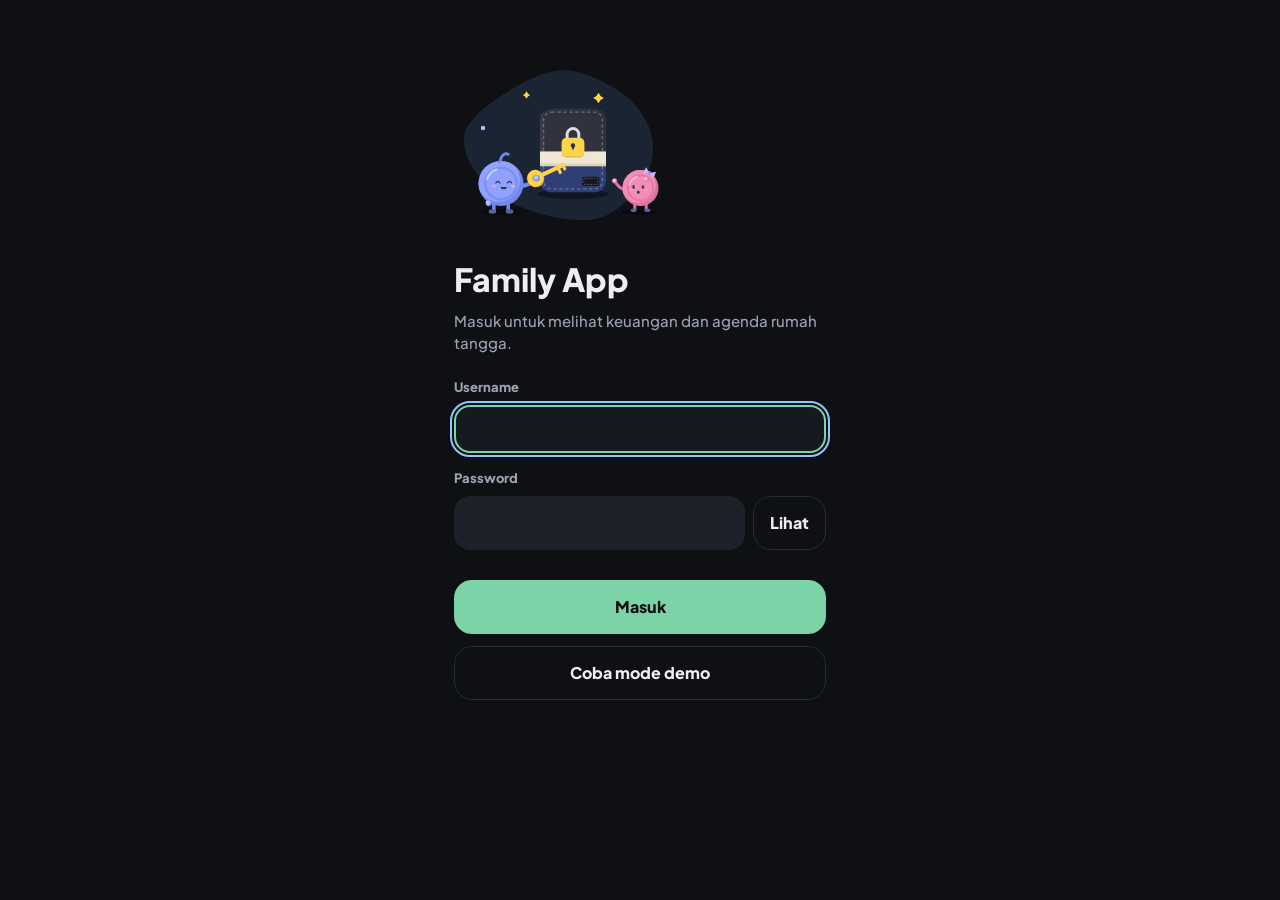
==== commit e2631df9: "Pasang ilustrasi di app: login/keluar/sesi, empty state, Daily Mood, offline, 404 - shared/ilustrasi" ====
--- a/public/index.html
+++ b/public/index.html
@@ -16,13 +16,17 @@
   <link rel="apple-touch-icon" href="icons/apple-touch-icon.png">
   <link rel="preload" href="fonts/jakarta.woff2" as="font" type="font/woff2" crossorigin>
   <link rel="stylesheet" href="shared/tokens.css">
+  <link rel="stylesheet" href="shared/ilustrasi.css">
   <link rel="stylesheet" href="shared/styles.css">
   <link rel="stylesheet" href="beranda/beranda.css">
+  <link rel="stylesheet" href="shared/nav.css">
   <script>window.KANTONG_PAGE = 'beranda'; window.KANTONG_ROOT = '';</script>
 </head>
 <body class="br-page">
   <div id="app"></div>
   <div id="toast" class="toast" role="status" aria-live="polite"></div>
+  <script src="shared/fitur.js"></script>
+  <script src="shared/ilustrasi.js"></script>
   <script src="shared/core.js"></script>
   <script src="shared/base.js"></script>
   <script src="shared/ui.js"></script>
--- a/public/shared/ilustrasi.css
+++ b/public/shared/ilustrasi.css
@@ -0,0 +1,14 @@
+/* Ilustrasi: pilih versi sesuai tema. Gelap = default (tanpa data-theme). */
+.ilus { display: block; width: min(200px, 64%); margin: 0 auto; }
+.ilus.sm { width: min(140px, 46%); }
+.ilus.lg { width: min(260px, 78%); }
+.ilus img { display: block; width: 100%; height: auto; }
+.ilus .il-l { display: none; }
+:root[data-theme="light"] .ilus .il-l { display: block; }
+:root[data-theme="light"] .ilus .il-d { display: none; }
+
+.empty-il { display: flex; flex-direction: column; align-items: center; gap: 10px; }
+.empty-il p { margin: 0; max-width: 32ch; text-wrap: balance; }
+
+/* layar login: rata kiri mengikuti teks */
+.connect .ilus { margin: 0 0 20px -10px; width: min(240px, 72%); }
--- a/public/shared/styles.css
+++ b/public/shared/styles.css
@@ -371,4 +371,5 @@
 .ph-text { flex: 1; min-width: 0; }
 .ph h1 { margin: 0; font-size: 26px; font-weight: 800; letter-spacing: -0.02em; line-height: 1.15; overflow-wrap: anywhere; }
 .ph-sub { margin: 2px 0 0; font-size: 13px; color: var(--text-2); font-weight: 600; }
+.page-tabs { margin-bottom: 14px; }
 .ph-actions { display: flex; gap: 8px; align-items: center; flex: none; }
--- a/public/beranda/beranda.css
+++ b/public/beranda/beranda.css
@@ -16,15 +16,12 @@
 .br-view { min-height: 100dvh; padding: calc(var(--safe-t) + 20px) 16px calc(var(--safe-b) + 112px); }
 .br-wrap { max-width: 1200px; margin: 0 auto; display: flex; flex-direction: column; gap: 16px; }
 .br-wrap.narrow { max-width: 720px; }
-.br-demo { position: sticky; top: 0; z-index: 30; padding: calc(var(--safe-t) + 8px) 16px 8px; background: var(--br-komit-bg); color: var(--br-komit-text);
-  font-size: 13px; font-weight: 600; text-align: center; }
-.br-demo button { color: var(--br-komit); font-weight: 800; text-decoration: underline; min-height: 44px; padding: 0 6px; }
-.br-demo ~ .br-view { padding-top: 16px; }
+.demo-bar ~ .br-view { padding-top: 16px; }
 
 /* header */
 .br-head { display: flex; align-items: flex-start; justify-content: space-between; gap: 12px; }
 .br-date { font-size: 13px; color: var(--br-muted); font-weight: 600; }
-.br-head h1 { margin: 2px 0 0; font-size: 28px; font-weight: 800; letter-spacing: -0.02em; line-height: 1.15; }
+.br-head h1 { margin: 2px 0 0; font-size: 26px; font-weight: 800; letter-spacing: -0.02em; line-height: 1.15; }
 .br-intro { margin: 6px 0 0; color: var(--br-muted); font-size: 14px; line-height: 1.5; }
 .br-back { display: inline-flex; align-items: center; gap: 4px; min-height: 44px; margin-left: -8px; padding: 0 8px; color: var(--br-muted); font-size: 14px; font-weight: 700; }
 .br-back svg { width: 18px; height: 18px; }
@@ -40,7 +37,7 @@
 .br-sync.bad { background: var(--br-bad-bg); border-color: var(--br-bad-line); color: var(--br-bad-text); }
 
 /* pintasan */
-.br-short { display: grid; grid-template-columns: repeat(4, 1fr); gap: 8px; }
+.br-short { display: grid; grid-template-columns: repeat(var(--n, 4), 1fr); gap: 8px; }
 .br-short > a, .br-short > button { display: flex; flex-direction: column; align-items: center; gap: 8px; min-height: 88px; padding: 12px 4px; border-radius: 18px;
   background: var(--br-surface); border: 1px solid var(--br-border); color: var(--br-text); text-decoration: none; font-size: 12.5px; font-weight: 700; text-align: center; }
 .br-short .ic { width: 40px; height: 40px; border-radius: 12px; display: grid; place-items: center; background: var(--cb); color: var(--c); }
@@ -175,21 +172,13 @@
 .km-old summary { min-height: 44px; display: flex; align-items: center; cursor: pointer; font-weight: 700; color: var(--br-muted); }
 .km-old[open] summary { margin-bottom: 8px; }
 
-/* bottom nav */
-.br-nav { position: fixed; left: 0; right: 0; bottom: 0; z-index: 20; display: grid; grid-template-columns: repeat(5, 1fr); align-items: center;
-  padding: 6px 8px calc(var(--safe-b) + 6px); background: color-mix(in srgb, var(--br-bg) 92%, transparent); border-top: 1px solid var(--br-divider);
-  -webkit-backdrop-filter: blur(14px); backdrop-filter: blur(14px); }
-.br-nav button { display: flex; flex-direction: column; align-items: center; justify-content: center; gap: 3px; min-height: 56px; color: var(--br-nav-text); font-size: 11px; font-weight: 700; }
-.br-nav .ic svg { width: 24px; height: 24px; display: block; }
-.br-nav button[aria-current="page"] { color: var(--br-text); }
-.br-nav button[aria-current="page"] .ic { color: var(--br-kantong); }
 
 body.br-page .toast { bottom: calc(var(--safe-b) + 92px); }
 body.br-page :focus-visible { outline: 2px solid var(--br-agenda); outline-offset: 2px; }
 
 /* desktop: 2 kolom */
 @media (min-width: 900px) {
-  .br-view { padding: 40px 32px 64px; }
+  .br-view { padding: 40px 32px calc(var(--nav-h) + 56px); }
   .br-head h1 { font-size: 34px; }
   .br-short { gap: 16px; }
   .br-short > a, .br-short > button { flex-direction: row; justify-content: flex-start; gap: 14px; min-height: 76px; padding: 14px 18px; font-size: 15px; }
@@ -199,10 +188,10 @@
   .br-card { padding: 24px; }
   .br-kantong-cols { display: grid; grid-template-columns: 1fr 1fr; gap: 24px; }
   .br-kantong .br-btn.primary { align-self: flex-start; }
-  .br-nav { display: none; }
   body.br-page .toast { bottom: 24px; }
 }
 @media (min-width: 1100px) { .br-grid { grid-template-columns: minmax(0, 1fr) 380px; } }
+@media (min-width: 900px) { .br-grid.satu { grid-template-columns: minmax(0, 1fr); } }
 @media (prefers-reduced-motion: reduce) { .br-skel-line, .br-card.br-skel { animation: none; } }
 
 /* halaman Agenda di dalam shell Beranda: kolom sempit */
--- a/public/shared/nav.css
+++ b/public/shared/nav.css
@@ -0,0 +1,21 @@
+/* Menu bawah bersama semua halaman (dibuat oleh Fitur.navHtml di shared/fitur.js). Butuh shared/tokens.css. */
+:root { --safe-b: env(safe-area-inset-bottom, 0px); --nav-h: 68px; }
+.br-nav { position: fixed; left: 0; right: 0; bottom: 0; z-index: 20; display: grid; grid-template-columns: repeat(var(--n, 5), 1fr); align-items: center;
+  padding: 6px 8px calc(var(--safe-b) + 6px); background: color-mix(in srgb, var(--br-bg) 92%, transparent); border-top: 1px solid var(--br-divider);
+  -webkit-backdrop-filter: blur(14px); backdrop-filter: blur(14px); font-family: 'Plus Jakarta Sans', system-ui, sans-serif; }
+.br-nav a { display: flex; flex-direction: column; align-items: center; justify-content: center; gap: 3px; min-height: 56px;
+  color: var(--br-nav-text); font-size: 11px; font-weight: 700; text-decoration: none; }
+.br-nav .ic svg { width: 24px; height: 24px; display: block; }
+.br-nav a[aria-current="page"] { color: var(--br-text); }
+.br-nav a[aria-current="page"] .ic { color: var(--br-kantong); }
+.br-nav a:focus-visible { outline: 2px solid var(--br-agenda); outline-offset: -2px; border-radius: 12px; }
+@media (min-width: 900px) { .br-nav { left: 50%; right: auto; bottom: 16px; transform: translateX(-50%); width: min(560px, calc(100% - 32px));
+  border: 1px solid var(--br-divider); border-radius: 20px; padding: 4px 8px; } }
+
+/* halaman fitur yang dimatikan admin */
+.fitur-off { max-width: 420px; margin: 0 auto; padding: calc(env(safe-area-inset-top, 0px) + 72px) 24px 120px; text-align: center;
+  font-family: 'Plus Jakarta Sans', system-ui, sans-serif; color: var(--br-text); }
+.fitur-off h1 { font-size: 22px; font-weight: 800; margin: 0 0 8px; }
+.fitur-off p { color: var(--br-muted); font-size: 14px; margin: 0 0 20px; line-height: 1.5; }
+.fitur-off-btn { display: inline-flex; align-items: center; min-height: 44px; padding: 0 20px; border-radius: 999px; background: var(--br-surface);
+  border: 1px solid var(--br-border); color: var(--br-text); font-weight: 700; text-decoration: none; }
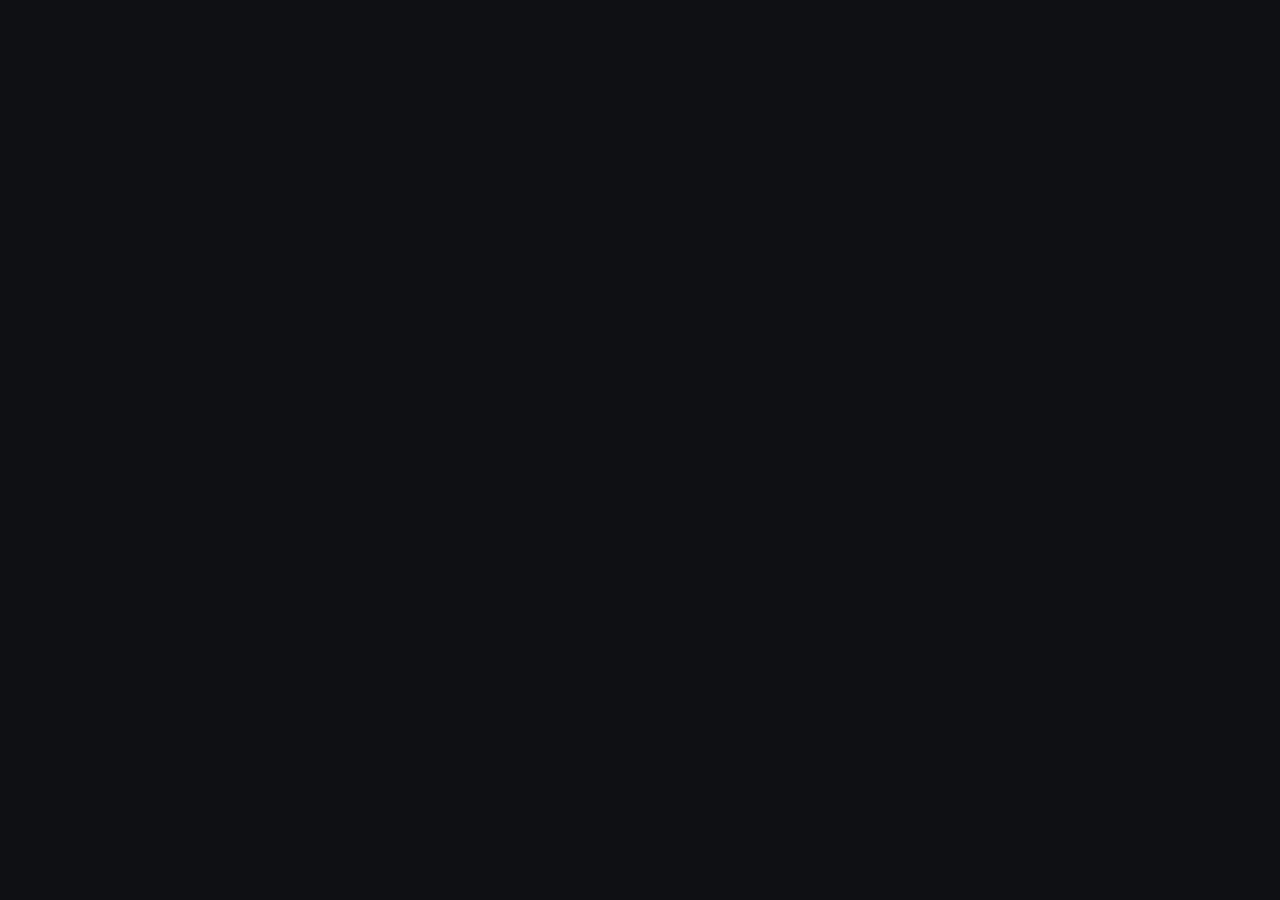
==== commit f3302e15: "Kantong: template kategori per buku, sub-kategori, budget 40:30:20:10, manajer keuangan Co-Authored-" ====
--- a/public/index.html
+++ b/public/index.html
@@ -16,7 +16,6 @@
   <link rel="apple-touch-icon" href="icons/apple-touch-icon.png">
   <link rel="preload" href="fonts/jakarta.woff2" as="font" type="font/woff2" crossorigin>
   <link rel="stylesheet" href="shared/tokens.css">
-  <link rel="stylesheet" href="shared/ilustrasi.css">
   <link rel="stylesheet" href="shared/styles.css">
   <link rel="stylesheet" href="beranda/beranda.css">
   <link rel="stylesheet" href="shared/nav.css">
@@ -26,7 +25,6 @@
   <div id="app"></div>
   <div id="toast" class="toast" role="status" aria-live="polite"></div>
   <script src="shared/fitur.js"></script>
-  <script src="shared/ilustrasi.js"></script>
   <script src="shared/core.js"></script>
   <script src="shared/base.js"></script>
   <script src="shared/ui.js"></script>
@@ -34,6 +32,7 @@
   <script src="kantong/laporan.js"></script>
   <script src="kantong/catat.js"></script>
   <script src="kantong/atur.js"></script>
+  <script src="kantong/template.js"></script>
   <script src="agenda/todo.js"></script>
   <script src="agenda/agenda.js"></script>
   <script src="agenda/siklus.js"></script>
--- a/public/shared/styles.css
+++ b/public/shared/styles.css
@@ -373,3 +373,50 @@
 .ph-sub { margin: 2px 0 0; font-size: 13px; color: var(--text-2); font-weight: 600; }
 .page-tabs { margin-bottom: 14px; }
 .ph-actions { display: flex; gap: 8px; align-items: center; flex: none; }
+
+/* ---------- Template kategori, manajer keuangan, budget 40:30:20:10 (kantong/template.js) ---------- */
+.tpl { margin-top: 12px; }
+.tpl-step { font-size: 12px; font-weight: 800; color: var(--text-3); text-transform: uppercase; letter-spacing: .04em; }
+.tpl-title { font-size: 20px; font-weight: 800; margin: 6px 0 6px; line-height: 1.25; }
+.tpl-lead { color: var(--text-2); font-size: 14px; line-height: 1.5; margin: 0 0 16px; }
+.tpl-note { font-size: 12.5px; margin: 8px 0 0; line-height: 1.5; }
+.tpl-warn { color: var(--over); font-size: 13px; font-weight: 700; margin: 8px 0; }
+.tpl-levels { display: grid; gap: 10px; margin-bottom: 12px; }
+.tpl-level { display: grid; grid-template-columns: 1fr auto; gap: 2px 12px; text-align: left; padding: 14px 16px; border-radius: 16px; background: var(--surface-2); border: 2px solid transparent; }
+.tpl-level .t1 { font-weight: 800; font-size: 16px; }
+.tpl-level .t2 { grid-column: 1; color: var(--text-2); font-size: 13px; font-weight: 600; }
+.tpl-level .n { grid-column: 2; grid-row: 1 / span 2; align-self: center; font-size: 13px; font-weight: 800; color: var(--text-2); }
+.tpl-level[aria-pressed="true"] { border-color: var(--br-kantong); background: var(--br-kantong-bg); }
+.tpl-nav { display: flex; gap: 8px; margin-top: 16px; }
+.tpl-nav .btn { margin: 0; }
+.tpl-prev { background: var(--surface-2); border-radius: 16px; padding: 8px 14px; max-height: 52dvh; overflow-y: auto; }
+.tpl-row { display: flex; align-items: center; gap: 10px; min-height: 38px; font-weight: 700; font-size: 14px; }
+.tpl-row .dot { width: 10px; height: 10px; border-radius: 4px; flex: none; }
+.tpl-row .nm { flex: 1; }
+.tpl-row.sub { min-height: 30px; padding-left: 4px; font-weight: 600; color: var(--text-2); font-size: 13px; }
+.tpl-row.sub .ln { width: 10px; height: 10px; border-left: 2px solid var(--line); border-bottom: 2px solid var(--line); border-radius: 0 0 0 4px; margin: -8px 4px 0 2px; flex: none; }
+.tpl-h { font-size: 12px; font-weight: 800; color: var(--text-3); margin: 12px 0 2px; text-transform: uppercase; letter-spacing: .04em; }
+.tag.pos-kebutuhan { background: color-mix(in srgb, #7DD3A8 22%, transparent); }
+.tag.pos-cicilan { background: color-mix(in srgb, #F2B544 24%, transparent); }
+.tag.pos-tabungan { background: color-mix(in srgb, #93C5FD 24%, transparent); }
+.tag.pos-sosial { background: color-mix(in srgb, #F28DB5 24%, transparent); }
+.tpl-rasio { display: grid; grid-template-columns: repeat(4, 1fr); gap: 8px; margin-bottom: 8px; }
+.tpl-rasio label { display: flex; flex-direction: column; gap: 4px; font-size: 12px; font-weight: 800; color: var(--text-2); margin: 0; }
+.tpl-rasio .pin { display: flex; align-items: center; gap: 4px; }
+.tpl-rasio .input { text-align: center; padding: 0 4px; min-height: 44px; }
+.tpl-pos { margin-top: 14px; padding-left: 12px; border-left: 4px solid var(--c, var(--line)); }
+.tpl-pos.pos-kebutuhan { --c: #7DD3A8; } .tpl-pos.pos-cicilan { --c: #F2B544; } .tpl-pos.pos-tabungan { --c: #93C5FD; } .tpl-pos.pos-sosial { --c: #F28DB5; }
+.tpl-pos-h { display: flex; justify-content: space-between; font-weight: 800; font-size: 15px; margin-bottom: 2px; }
+.tpl-pilih { display: grid; gap: 8px; }
+.tpl-user { display: flex; align-items: center; gap: 12px; padding: 12px 14px; border-radius: 16px; background: var(--surface-2); text-align: left; min-height: 60px; }
+.tpl-user .av { width: 36px; height: 36px; border-radius: 50%; display: grid; place-items: center; font-weight: 800; background: var(--br-kantong); color: var(--ink); flex: none; }
+.tpl-user .main { flex: 1; font-weight: 800; }
+.tpl-user svg { width: 18px; height: 18px; color: var(--text-3); }
+.tpl-user[aria-current="true"] { outline: 2px solid var(--br-kantong); }
+.tpl-user .chk { color: var(--in); font-weight: 900; }
+.tpl-wait { display: flex; align-items: center; gap: 10px; padding: 12px 14px; border-radius: 16px; background: var(--surface-2); font-size: 13.5px; color: var(--text-2); margin-top: 12px; }
+.tpl-wait .dot { width: 8px; height: 8px; border-radius: 50%; flex: none; }
+.wallet.kat-sub { padding-left: 22px; min-height: 48px; }
+.wallet.kat-sub .t1 { font-weight: 600; }
+.kp-row.sub { padding-left: 24px; min-height: 44px; font-weight: 600; }
+.kp-row.sub .dot { width: 8px; height: 8px; }
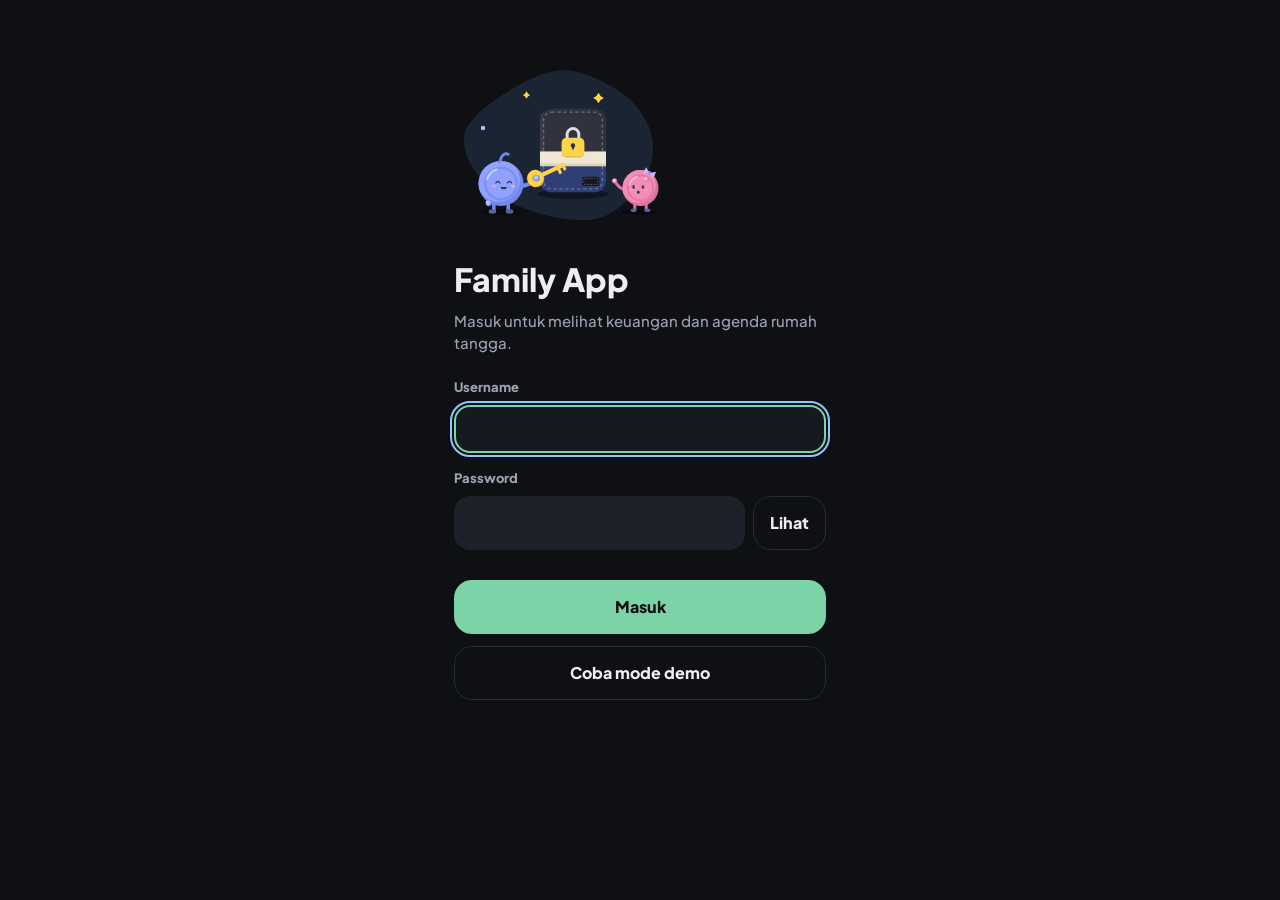
==== commit ad2e0158: "Merge main (ilustrasi) ke template kategori Co-Authored-By: Claude Opus 5.5 <noreply@anthropic.com> " ====
--- a/public/index.html
+++ b/public/index.html
@@ -16,6 +16,7 @@
   <link rel="apple-touch-icon" href="icons/apple-touch-icon.png">
   <link rel="preload" href="fonts/jakarta.woff2" as="font" type="font/woff2" crossorigin>
   <link rel="stylesheet" href="shared/tokens.css">
+  <link rel="stylesheet" href="shared/ilustrasi.css">
   <link rel="stylesheet" href="shared/styles.css">
   <link rel="stylesheet" href="beranda/beranda.css">
   <link rel="stylesheet" href="shared/nav.css">
@@ -25,6 +26,7 @@
   <div id="app"></div>
   <div id="toast" class="toast" role="status" aria-live="polite"></div>
   <script src="shared/fitur.js"></script>
+  <script src="shared/ilustrasi.js"></script>
   <script src="shared/core.js"></script>
   <script src="shared/base.js"></script>
   <script src="shared/ui.js"></script>
--- a/public/shared/ilustrasi.css
+++ b/public/shared/ilustrasi.css
@@ -0,0 +1,14 @@
+/* Ilustrasi: pilih versi sesuai tema. Gelap = default (tanpa data-theme). */
+.ilus { display: block; width: min(200px, 64%); margin: 0 auto; }
+.ilus.sm { width: min(140px, 46%); }
+.ilus.lg { width: min(260px, 78%); }
+.ilus img { display: block; width: 100%; height: auto; }
+.ilus .il-l { display: none; }
+:root[data-theme="light"] .ilus .il-l { display: block; }
+:root[data-theme="light"] .ilus .il-d { display: none; }
+
+.empty-il { display: flex; flex-direction: column; align-items: center; gap: 10px; }
+.empty-il p { margin: 0; max-width: 32ch; text-wrap: balance; }
+
+/* layar login: rata kiri mengikuti teks */
+.connect .ilus { margin: 0 0 20px -10px; width: min(240px, 72%); }
